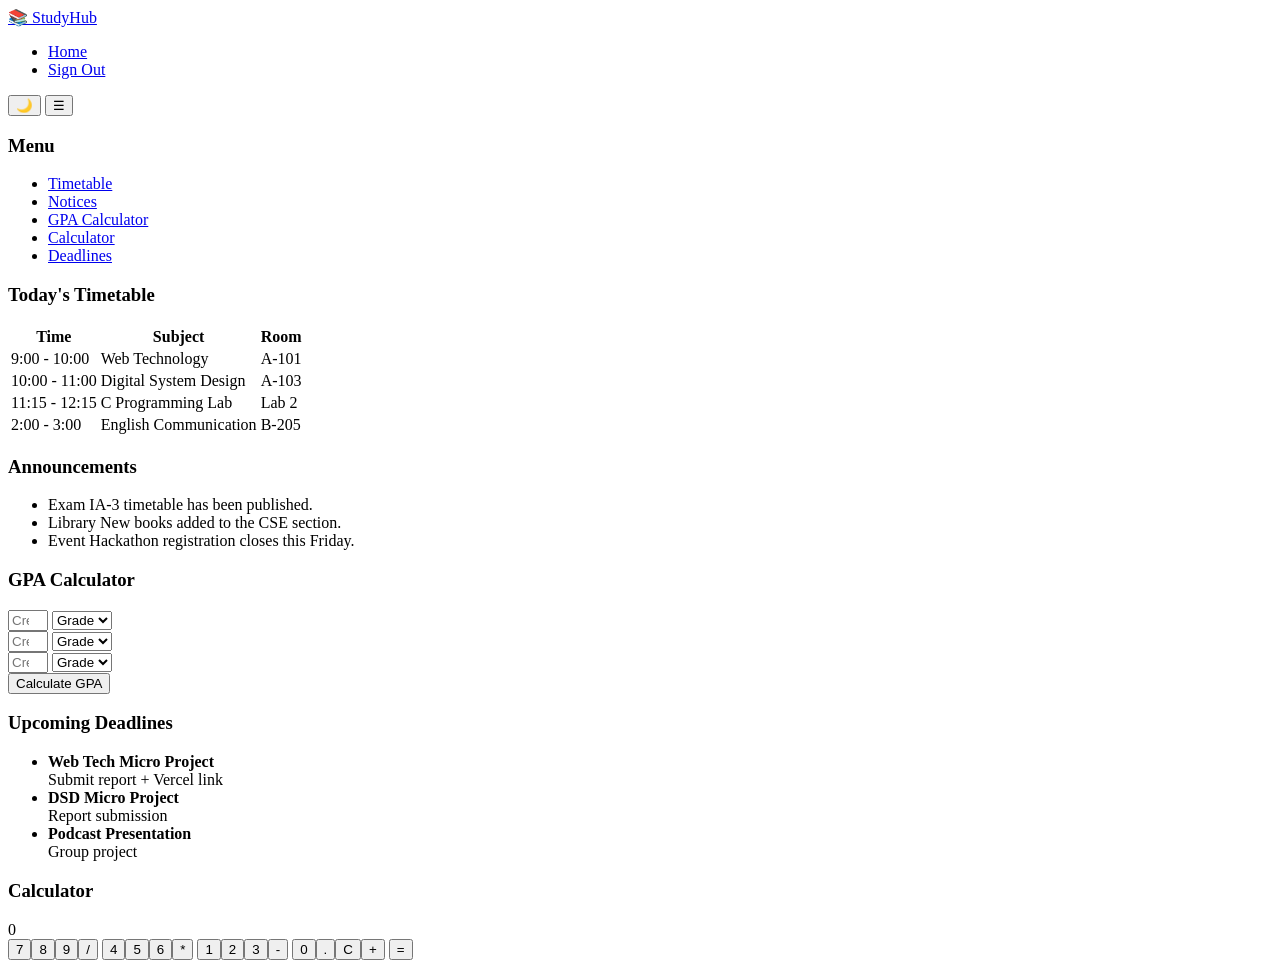
==== home.html @ beb58fb1 "home.html" ====
<!DOCTYPE html>
<html lang="en" data-theme="light">
<head>
  <meta charset="UTF-8">
  <meta name="viewport" content="width=device-width, initial-scale=1.0">
  <title>Dashboard - StudyHub</title>
  <link rel="stylesheet" href="css/styles.css">
  <link rel="stylesheet" href="css/layout.css">
</head>
<body>
  <header class="site-header">
    <nav class="nav-bar">
      <a href="index.html" class="brand">📚 StudyHub</a>
      <ul class="nav-links" data-drawer>
        <li><a href="index.html">Home</a></li>
        <li><a href="signin.html">Sign Out</a></li>
      </ul>
      <div>
        <button class="icon-btn" id="themeToggle" aria-label="Toggle theme">🌙</button>
        <button class="icon-btn hamburger" id="hamburger" aria-label="Open menu">☰</button>
      </div>
    </nav>
  </header>

  <div class="dashboard">
    <!-- Left column: menu (250px on desktop, hamburger drawer on mobile) -->
    <aside class="sidebar card" data-drawer>
      <h3>Menu</h3>
      <ul>
        <li><a href="#timetable" class="active">Timetable</a></li>
        <li><a href="#notices">Notices</a></li>
        <li><a href="#gpa">GPA Calculator</a></li>
        <li><a href="#calculator">Calculator</a></li>
        <li><a href="#deadlines">Deadlines</a></li>
      </ul>
    </aside>

    <!-- Centre column: main feed -->
    <main class="feed">
      <div class="card" id="timetable">
        <h3>Today's Timetable</h3>
        <table class="timetable">
          <tr><th>Time</th><th>Subject</th><th>Room</th></tr>
          <tr><td>9:00 - 10:00</td><td>Web Technology</td><td>A-101</td></tr>
          <tr><td>10:00 - 11:00</td><td>Digital System Design</td><td>A-103</td></tr>
          <tr><td>11:15 - 12:15</td><td>C Programming Lab</td><td>Lab 2</td></tr>
          <tr><td>2:00 - 3:00</td><td>English Communication</td><td>B-205</td></tr>
        </table>
      </div>

      <div class="card" id="notices">
        <h3>Announcements</h3>
        <ul class="notice-list">
          <li><span class="tag">Exam</span> IA-3 timetable has been published.</li>
          <li><span class="tag">Library</span> New books added to the CSE section.</li>
          <li><span class="tag">Event</span> Hackathon registration closes this Friday.</li>
        </ul>
      </div>

      <div class="card" id="gpa">
        <h3>GPA Calculator</h3>
        <div class="gpa-row">
          <input type="number" class="credit" min="1" max="6" placeholder="Credits">
          <select class="grade">
            <option value="">Grade</option>
            <option value="10">O (10)</option><option value="9">A+ (9)</option>
            <option value="8">A (8)</option><option value="7">B+ (7)</option>
            <option value="6">B (6)</option><option value="5">C (5)</option>
          </select>
        </div>
        <div class="gpa-row">
          <input type="number" class="credit" min="1" max="6" placeholder="Credits">
          <select class="grade">
            <option value="">Grade</option>
            <option value="10">O (10)</option><option value="9">A+ (9)</option>
            <option value="8">A (8)</option><option value="7">B+ (7)</option>
            <option value="6">B (6)</option><option value="5">C (5)</option>
          </select>
        </div>
        <div class="gpa-row">
          <input type="number" class="credit" min="1" max="6" placeholder="Credits">
          <select class="grade">
            <option value="">Grade</option>
            <option value="10">O (10)</option><option value="9">A+ (9)</option>
            <option value="8">A (8)</option><option value="7">B+ (7)</option>
            <option value="6">B (6)</option><option value="5">C (5)</option>
          </select>
        </div>
        <button class="btn" id="gpaBtn">Calculate GPA</button>
        <p id="gpaResult" style="margin-top:10px;font-weight:600"></p>
      </div>
    </main>

    <!-- Right column: deadlines + calculator (300px on desktop) -->
    <aside class="rightbar">
      <div class="card" id="deadlines">
        <h3>Upcoming Deadlines</h3>
        <ul class="deadline-list">
          <li><strong>Web Tech Micro Project</strong><br>Submit report + Vercel link</li>
          <li><strong>DSD Micro Project</strong><br>Report submission</li>
          <li><strong>Podcast Presentation</strong><br>Group project</li>
        </ul>
      </div>

      <div class="card" id="calculator">
        <h3>Calculator</h3>
        <div class="calc">
          <div class="calc-screen" id="calcScreen">0</div>
          <div class="calc-keys">
            <button data-key="7">7</button><button data-key="8">8</button><button data-key="9">9</button><button class="op" data-key="/">/</button>
            <button data-key="4">4</button><button data-key="5">5</button><button data-key="6">6</button><button class="op" data-key="*">*</button>
            <button data-key="1">1</button><button data-key="2">2</button><button data-key="3">3</button><button class="op" data-key="-">-</button>
            <button data-key="0">0</button><button data-key=".">.</button><button class="clear" data-key="C">C</button><button class="op" data-key="+">+</button>
            <button class="op" data-key="=" style="grid-column: span 4">=</button>
          </div>
        </div>
      </div>
    </aside>
  </div>

  <script src="js/theme.js"></script>
  <script src="js/calculator.js"></script>
  <script src="js/chatbot.js"></script>
</body>
</html>
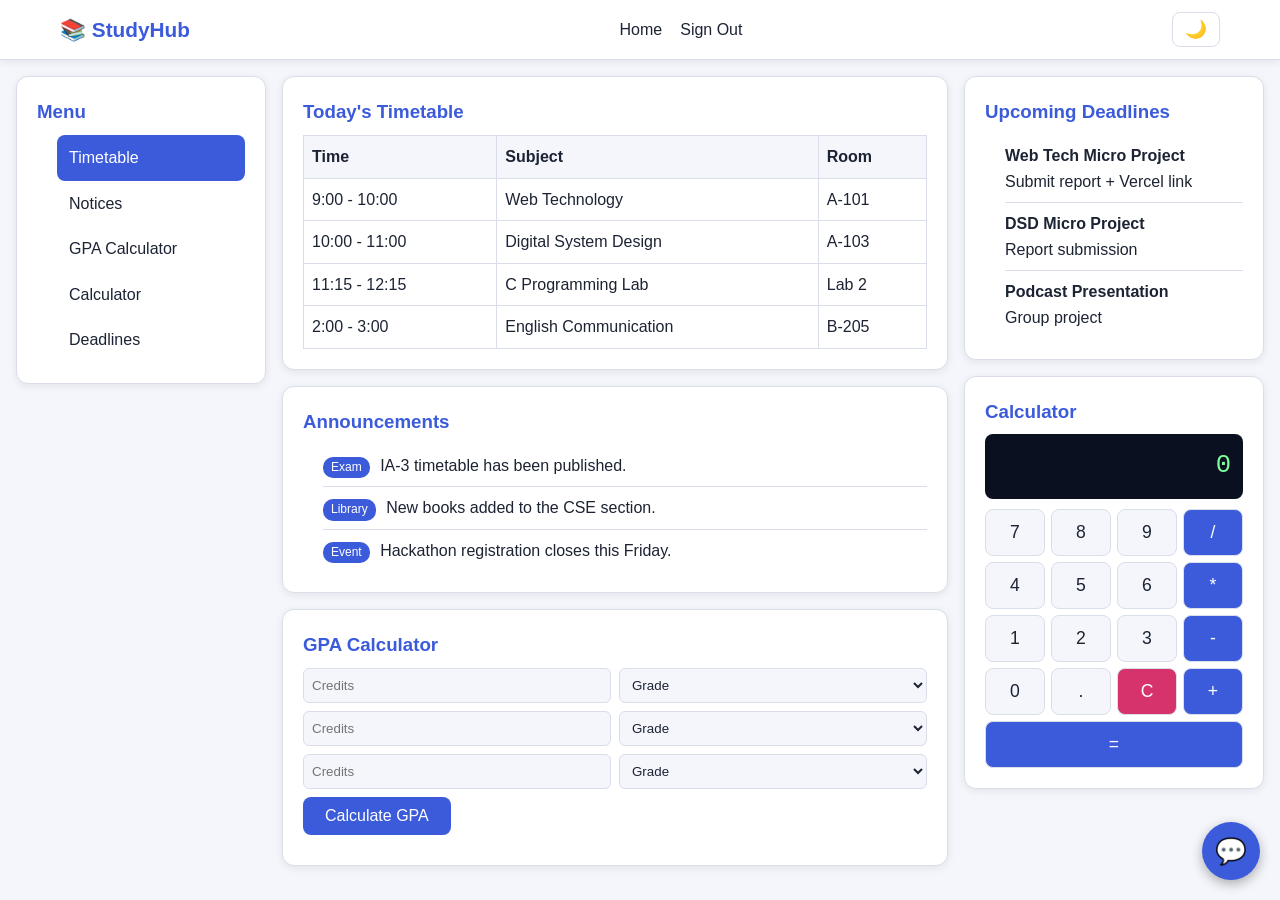
==== commit 4831e951: "Update home.html" ====
--- a/home.html
+++ b/home.html
@@ -4,8 +4,8 @@
   <meta charset="UTF-8">
   <meta name="viewport" content="width=device-width, initial-scale=1.0">
   <title>Dashboard - StudyHub</title>
-  <link rel="stylesheet" href="css/styles.css">
-  <link rel="stylesheet" href="css/layout.css">
+  <link rel="stylesheet" href="styles.css">
+  <link rel="stylesheet" href="layout.css">
 </head>
 <body>
   <header class="site-header">
@@ -118,8 +118,8 @@
     </aside>
   </div>
 
-  <script src="js/theme.js"></script>
-  <script src="js/calculator.js"></script>
-  <script src="js/chatbot.js"></script>
+  <script src="theme.js"></script>
+  <script src="calculator.js"></script>
+  <script src="chatbot.js"></script>
 </body>
 </html>
--- a/styles.css
+++ b/styles.css
@@ -0,0 +1,245 @@
+/* ===== styles.css : design tokens, base styles, components ===== */
+
+/* Light theme colour tokens (default) */
+:root {
+  --bg: #f4f6fb;
+  --card: #ffffff;
+  --text: #1c2333;
+  --muted: #5d6783;
+  --primary: #3b5bdb;
+  --primary-dark: #2f49b5;
+  --border: #d9deea;
+  --error: #d6336c;
+  --success: #2b8a3e;
+  --shadow: 0 2px 8px rgba(0, 0, 0, 0.08);
+}
+
+/* Dark theme colour tokens: switched by data-theme="dark" on <html> */
+[data-theme="dark"] {
+  --bg: #12141c;
+  --card: #1c202c;
+  --text: #e8ebf5;
+  --muted: #9aa3bd;
+  --primary: #748ffc;
+  --primary-dark: #5c7cfa;
+  --border: #323850;
+  --error: #ff6b9a;
+  --success: #51cf66;
+  --shadow: 0 2px 8px rgba(0, 0, 0, 0.5);
+}
+
+* { box-sizing: border-box; margin: 0; padding: 0; }
+
+body {
+  font-family: "Segoe UI", Arial, sans-serif;
+  background: var(--bg);
+  color: var(--text);
+  line-height: 1.6;
+  transition: background 0.2s, color 0.2s;
+}
+
+a { color: var(--primary); text-decoration: none; }
+a:hover { text-decoration: underline; }
+
+/* ----- Header / navigation ----- */
+.site-header {
+  background: var(--card);
+  border-bottom: 1px solid var(--border);
+  box-shadow: var(--shadow);
+  position: sticky;
+  top: 0;
+  z-index: 50;
+}
+.nav-bar {
+  max-width: 1200px;
+  margin: auto;
+  padding: 12px 20px;
+  display: flex;
+  align-items: center;
+  justify-content: space-between;
+  gap: 16px;
+}
+.nav-bar > div { display: flex; gap: 8px; }
+.brand { font-size: 1.3rem; font-weight: 700; color: var(--primary); }
+.brand:hover { text-decoration: none; }
+.nav-links { display: flex; gap: 18px; align-items: center; list-style: none; }
+.nav-links a { color: var(--text); font-weight: 500; }
+
+/* ----- Buttons ----- */
+.btn {
+  display: inline-block;
+  padding: 10px 22px;
+  border: none;
+  border-radius: 8px;
+  background: var(--primary);
+  color: #fff;
+  font-size: 1rem;
+  cursor: pointer;
+  text-align: center;
+}
+.btn:hover { background: var(--primary-dark); text-decoration: none; }
+.btn:disabled { background: var(--muted); opacity: 0.5; cursor: not-allowed; }
+.btn-outline { background: transparent; color: var(--primary); border: 2px solid var(--primary); }
+.btn-outline:hover { background: var(--primary); color: #fff; }
+
+.icon-btn {
+  background: transparent;
+  border: 1px solid var(--border);
+  color: var(--text);
+  border-radius: 8px;
+  padding: 6px 12px;
+  font-size: 1.1rem;
+  cursor: pointer;
+}
+
+/* ----- Hero (landing page) ----- */
+.hero {
+  text-align: center;
+  padding: 80px 20px;
+  background: linear-gradient(135deg, var(--primary), #9775fa);
+  color: #fff;
+}
+.hero h1 { font-size: 2.6rem; margin-bottom: 10px; }
+.hero p { font-size: 1.2rem; margin-bottom: 26px; }
+.hero .btn { margin: 6px; }
+.hero .btn-outline { color: #fff; border-color: #fff; }
+.hero .btn-outline:hover { background: #fff; color: var(--primary); }
+
+/* ----- Sections and cards ----- */
+.section { max-width: 1100px; margin: auto; padding: 50px 20px; }
+.section h2 { text-align: center; margin-bottom: 26px; }
+.card {
+  background: var(--card);
+  border: 1px solid var(--border);
+  border-radius: 12px;
+  padding: 20px;
+  box-shadow: var(--shadow);
+}
+.card h3 { margin-bottom: 8px; color: var(--primary); }
+.card ul { margin-left: 20px; }
+
+.footer {
+  text-align: center;
+  padding: 20px;
+  color: var(--muted);
+  border-top: 1px solid var(--border);
+}
+
+/* ----- Forms ----- */
+.form-wrap { max-width: 480px; margin: 40px auto; padding: 0 16px; }
+.form-wrap h1 { text-align: center; margin-bottom: 16px; }
+.form-group { margin-bottom: 16px; }
+.form-group label { display: block; font-weight: 600; margin-bottom: 4px; }
+.form-group input,
+.form-group select {
+  width: 100%;
+  padding: 10px;
+  border: 2px solid var(--border);
+  border-radius: 8px;
+  background: var(--bg);
+  color: var(--text);
+  font-size: 1rem;
+}
+/* Validation states */
+input.invalid, select.invalid { border-color: var(--error); background: rgba(214, 51, 108, 0.08); }
+input.valid, select.valid { border-color: var(--success); }
+.error-msg { display: block; color: var(--error); font-size: 0.85rem; margin-top: 4px; min-height: 1em; }
+.form-wrap .btn { width: 100%; }
+.form-note { text-align: center; margin-top: 14px; }
+
+.pw-box { position: relative; }
+.pw-box input { padding-right: 48px; }
+.pw-box .eye-btn {
+  position: absolute; right: 6px; top: 50%; transform: translateY(-50%);
+  background: none; border: none; font-size: 1.2rem; cursor: pointer; color: var(--text);
+}
+
+.alert-banner {
+  display: none;
+  background: rgba(214, 51, 108, 0.12);
+  border: 1px solid var(--error);
+  color: var(--error);
+  padding: 10px 14px;
+  border-radius: 8px;
+  margin-bottom: 14px;
+}
+.alert-banner.show { display: block; }
+.success-banner {
+  display: none;
+  background: rgba(43, 138, 62, 0.12);
+  border: 1px solid var(--success);
+  color: var(--success);
+  padding: 10px 14px;
+  border-radius: 8px;
+  margin-bottom: 14px;
+}
+.success-banner.show { display: block; }
+
+/* ----- Calculator ----- */
+.calc { max-width: 280px; margin: auto; }
+.calc-screen {
+  background: #0b1020;
+  color: #7CFC9A;
+  font-family: "Courier New", monospace;
+  font-size: 1.6rem;
+  text-align: right;
+  padding: 12px;
+  border-radius: 8px;
+  margin-bottom: 10px;
+  min-height: 52px;
+  overflow-x: auto;
+}
+.calc-keys { display: grid; grid-template-columns: repeat(4, 1fr); gap: 6px; }
+.calc-keys button {
+  padding: 12px 0;
+  font-size: 1.1rem;
+  border: 1px solid var(--border);
+  background: var(--bg);
+  color: var(--text);
+  border-radius: 8px;
+  cursor: pointer;
+}
+.calc-keys button:hover { background: var(--border); }
+.calc-keys .op { background: var(--primary); color: #fff; }
+.calc-keys .clear { background: var(--error); color: #fff; }
+
+/* ----- Chatbot ----- */
+.chat-fab {
+  position: fixed;
+  bottom: 20px;
+  right: 20px;
+  width: 58px;
+  height: 58px;
+  border-radius: 50%;
+  border: none;
+  background: var(--primary);
+  color: #fff;
+  font-size: 1.6rem;
+  cursor: pointer;
+  box-shadow: 0 4px 12px rgba(0, 0, 0, 0.3);
+  z-index: 100;
+}
+.chat-panel {
+  position: fixed;
+  bottom: 90px;
+  right: 20px;
+  width: 320px;
+  max-width: calc(100vw - 40px);
+  height: 420px;
+  background: var(--card);
+  border: 1px solid var(--border);
+  border-radius: 12px;
+  box-shadow: 0 6px 20px rgba(0, 0, 0, 0.3);
+  display: none;
+  flex-direction: column;
+  z-index: 100;
+}
+.chat-panel.open { display: flex; }
+.chat-head { background: var(--primary); color: #fff; padding: 10px 14px; border-radius: 12px 12px 0 0; font-weight: 600; }
+.chat-log { flex: 1; overflow-y: auto; padding: 10px; display: flex; flex-direction: column; gap: 8px; }
+.user-msg, .bot-msg { max-width: 80%; padding: 8px 12px; border-radius: 12px; font-size: 0.92rem; }
+.user-msg { align-self: flex-end; background: var(--primary); color: #fff; }
+.bot-msg { align-self: flex-start; background: var(--bg); border: 1px solid var(--border); }
+.chat-input { display: flex; border-top: 1px solid var(--border); }
+.chat-input input { flex: 1; border: none; padding: 10px; background: var(--card); color: var(--text); font-size: 0.95rem; }
+.chat-input button { border: none; background: var(--primary); color: #fff; padding: 0 16px; cursor: pointer; border-radius: 0 0 12px 0; }
--- a/layout.css
+++ b/layout.css
@@ -0,0 +1,68 @@
+/* ===== layout.css : responsive layouts ===== */
+
+/* Feature cards on landing page */
+.card-grid { display: grid; grid-template-columns: repeat(auto-fit, minmax(240px, 1fr)); gap: 20px; }
+
+/* Hamburger button is hidden on desktop */
+.hamburger { display: none; }
+
+/* ----- Dashboard: MOBILE first (< 768px) : single column with Flexbox ----- */
+.dashboard {
+  display: flex;
+  flex-direction: column;
+  gap: 16px;
+  padding: 16px;
+  max-width: 1400px;
+  margin: auto;
+}
+.dashboard .sidebar { display: none; }            /* hidden until hamburger is tapped */
+.dashboard .sidebar.open { display: block; }
+.sidebar ul { list-style: none; }
+.sidebar li a { display: block; padding: 10px 12px; border-radius: 8px; color: var(--text); }
+.sidebar li a:hover, .sidebar li a.active { background: var(--primary); color: #fff; text-decoration: none; }
+.feed > .card, .rightbar > .card { margin-bottom: 16px; }
+
+.timetable { width: 100%; border-collapse: collapse; }
+.timetable th, .timetable td { border: 1px solid var(--border); padding: 8px; text-align: left; }
+.timetable th { background: var(--bg); }
+
+.notice-list, .deadline-list { list-style: none; }
+.notice-list li, .deadline-list li { padding: 8px 0; border-bottom: 1px solid var(--border); }
+.notice-list li:last-child, .deadline-list li:last-child { border-bottom: none; }
+.tag { display: inline-block; font-size: 0.75rem; background: var(--primary); color: #fff; padding: 1px 8px; border-radius: 10px; margin-right: 6px; }
+
+/* GPA calculator inputs */
+.gpa-row { display: flex; gap: 8px; margin-bottom: 8px; }
+.gpa-row input, .gpa-row select {
+  flex: 1; min-width: 0; padding: 8px; border: 1px solid var(--border);
+  border-radius: 6px; background: var(--bg); color: var(--text);
+}
+
+/* Small screens: nav links collapse into the hamburger drawer */
+@media (max-width: 767px) {
+  .hamburger { display: block; }
+  .nav-links { display: none; }
+  .nav-links.open {
+    display: flex;
+    flex-direction: column;
+    position: absolute;
+    top: 100%;
+    left: 0;
+    right: 0;
+    background: var(--card);
+    padding: 16px 20px;
+    border-bottom: 1px solid var(--border);
+  }
+  .hero h1 { font-size: 2rem; }
+}
+
+/* ----- Dashboard: DESKTOP (>= 768px) : 3-column CSS Grid ----- */
+@media (min-width: 768px) {
+  .dashboard {
+    display: grid;
+    grid-template-columns: 250px 1fr 300px;
+    align-items: start;
+  }
+  .dashboard .sidebar { display: block; }
+  .hamburger { display: none; }
+}
